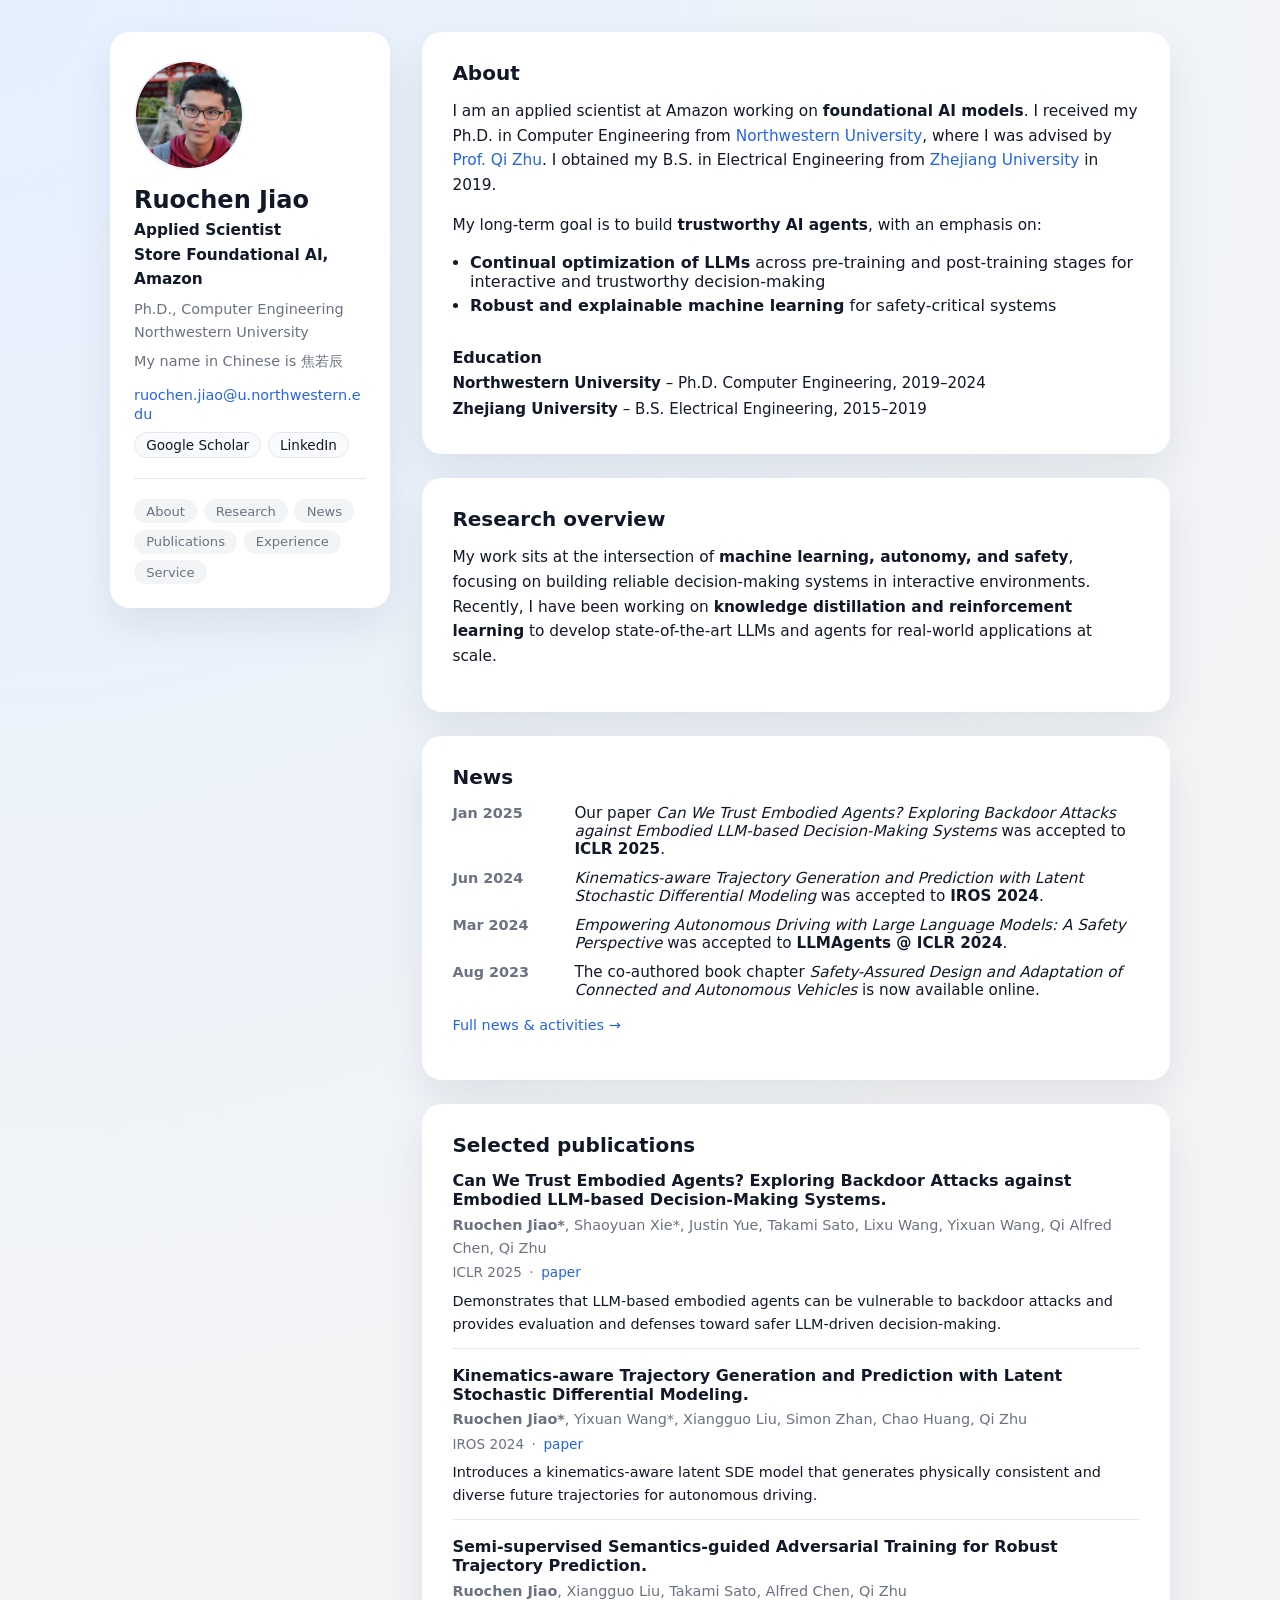
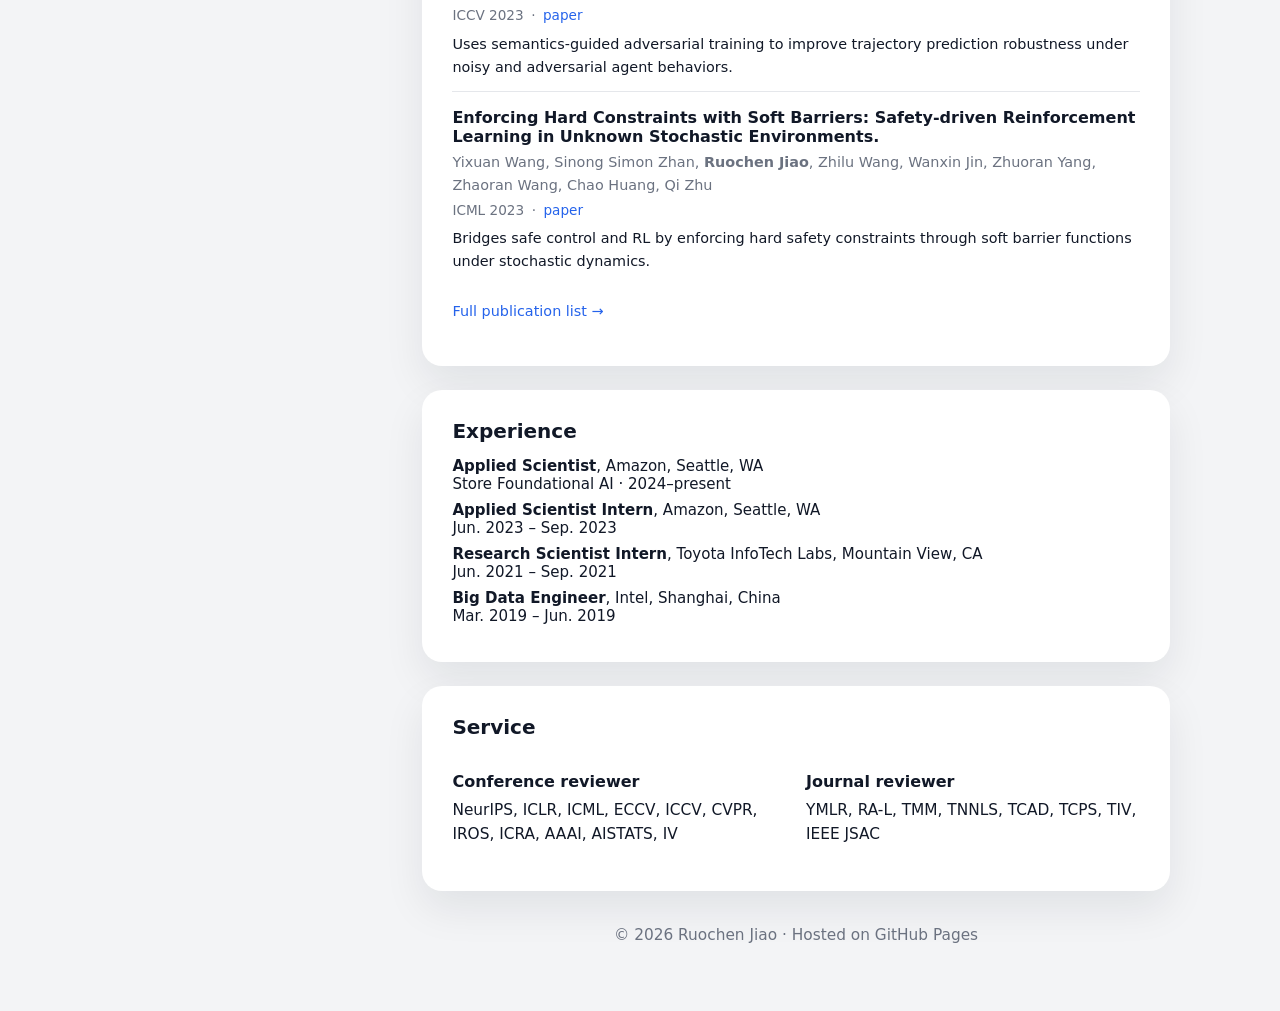
==== index.html @ 5bd6474a "new homepage" ====
<!DOCTYPE html>
<html lang="en">
<head>
  <meta charset="UTF-8">
  <title>Ruochen Jiao | Trustworthy Embodied AI & LLMs</title>
  <meta name="viewport" content="width=device-width, initial-scale=1">
  <meta name="description" content="Ruochen Jiao">
  <style>
    :root {
      --bg: #f3f4f6;
      --card-bg: #ffffff;
      --accent: #2563eb;
      --accent-soft: rgba(37, 99, 235, 0.08);
      --border-subtle: #e5e7eb;
      --text-main: #111827;
      --text-muted: #6b7280;
      --shadow-soft: 0 18px 40px rgba(15, 23, 42, 0.08);
      --radius-lg: 1.25rem;
    }

    *, *::before, *::after { box-sizing: border-box; }

    html { scroll-behavior: smooth; }

    body {
      margin: 0;
      padding: 0;
      font-family: -apple-system, BlinkMacSystemFont, "Segoe UI", system-ui,
        -system-ui, "Helvetica Neue", Arial, sans-serif;
      color: var(--text-main);
      background: radial-gradient(circle at top left, #e5f0ff 0, transparent 50%),
                  var(--bg);
    }

    .page {
      max-width: 1100px;
      margin: 0 auto;
      padding: 2rem 1.25rem 3rem;
      display: grid;
      grid-template-columns: 280px minmax(0, 1fr);
      gap: 2rem;
      align-items: flex-start;
    }

    .sidebar {
      position: sticky;
      top: 1.5rem;
      align-self: flex-start;
      background: var(--card-bg);
      border-radius: var(--radius-lg);
      padding: 1.75rem 1.5rem 1.5rem;
      box-shadow: var(--shadow-soft);
    }

    .content {
      display: flex;
      flex-direction: column;
      gap: 1.5rem;
    }

    .profile { text-align: left; }

    .avatar-wrapper {
      width: 110px;
      height: 110px;
      border-radius: 999px;
      overflow: hidden;
      margin-bottom: 1rem;
      border: 2px solid var(--accent-soft);
    }

    .avatar {
      width: 100%;
      height: 100%;
      object-fit: cover;
      display: block;
    }

    .name {
      font-size: 1.5rem;
      margin: 0 0 0.25rem;
    }

    .title {
      margin: 0 0 0.4rem;
      font-weight: 600;
      color: var(--text-main);
    }

    .meta {
      margin: 0 0 0.35rem;
      font-size: 0.9rem;
      color: var(--text-muted);
    }

    .zh {
      font-family: "SF Pro", system-ui, -apple-system, "PingFang SC", sans-serif;
    }

    .contact-block {
      margin-top: 0.75rem;
      margin-bottom: 0.25rem;
    }

    .contact-block a {
      font-size: 0.9rem;
      color: var(--accent);
      text-decoration: none;
      word-break: break-all;
    }

    .contact-block a:hover { text-decoration: underline; }

    .link-row {
      display: flex;
      flex-wrap: wrap;
      gap: 0.4rem;
      margin-top: 0.6rem;
      margin-bottom: 0.5rem;
    }

    .link-row a {
      font-size: 0.85rem;
      padding: 0.25rem 0.7rem;
      border-radius: 999px;
      border: 1px solid var(--border-subtle);
      text-decoration: none;
      color: var(--text-main);
      background: #f9fafb;
    }

    .link-row a:hover {
      border-color: var(--accent);
      color: var(--accent);
    }

    .nav-links {
      margin-top: 1.25rem;
      padding-top: 1.25rem;
      border-top: 1px solid var(--border-subtle);
      display: flex;
      flex-wrap: wrap;
      gap: 0.4rem;
    }

    .nav-links a {
      font-size: 0.82rem;
      padding: 0.22rem 0.7rem;
      border-radius: 999px;
      border: 1px solid transparent;
      text-decoration: none;
      color: var(--text-muted);
      background: #f3f4f6;
    }

    .nav-links a:hover {
      color: var(--accent);
      border-color: var(--accent-soft);
      background: #eff6ff;
    }

    .card {
      background: var(--card-bg);
      border-radius: var(--radius-lg);
      padding: 1.8rem 1.9rem;
      box-shadow: var(--shadow-soft);
    }

    .card h2 {
      margin-top: 0;
      margin-bottom: 0.9rem;
      font-size: 1.25rem;
    }

    .card h3 {
      margin-top: 1.1rem;
      margin-bottom: 0.4rem;
      font-size: 1rem;
    }

    p {
      margin-top: 0;
      line-height: 1.6;
      font-size: 0.96rem;
    }

    a { color: var(--accent); text-decoration: none; }
    a:hover { text-decoration: underline; }

    .nice-list {
      padding-left: 1.1rem;
      margin: 0.6rem 0 0;
    }

    .nice-list li { margin-bottom: 0.3rem; }

    .compact-list {
      list-style: none;
      padding-left: 0;
      margin: 0;
    }

    .compact-list li {
      margin-bottom: 0.5rem;
      font-size: 0.94rem;
    }

    .two-col {
      display: grid;
      grid-template-columns: repeat(auto-fit, minmax(230px, 1fr));
      gap: 1.25rem;
      margin-top: 1rem;
    }

    .timeline {
      list-style: none;
      padding-left: 0;
      margin: 0.5rem 0 0;
      display: flex;
      flex-direction: column;
      gap: 0.7rem;
    }

    .timeline li {
      display: grid;
      grid-template-columns: 110px minmax(0, 1fr);
      gap: 0.75rem;
      align-items: baseline;
      font-size: 0.95rem;
    }

    .time-label {
      font-weight: 600;
      color: var(--text-muted);
      font-size: 0.9rem;
    }

    .more-link {
      margin-top: 0.9rem;
      font-size: 0.9rem;
    }

    .pub {
      padding: 0.75rem 0;
      border-top: 1px solid var(--border-subtle);
    }

    .pub:first-of-type {
      border-top: none;
      padding-top: 0;
    }

    .pub h3 {
      margin-top: 0.3rem;
      margin-bottom: 0.3rem;
      font-size: 1rem;
    }

    .pub-authors {
      margin: 0.1rem 0;
      font-size: 0.9rem;
      color: var(--text-muted);
    }

    .pub-meta {
      margin: 0.15rem 0 0.35rem;
      font-size: 0.85rem;
      color: var(--text-muted);
    }

    .pub-meta span { margin-right: 0.2rem; }

    .pub-desc {
      margin: 0;
      font-size: 0.9rem;
    }

    .footer {
      text-align: center;
      font-size: 0.8rem;
      color: var(--text-muted);
      margin-top: 0.5rem;
    }

    @media (max-width: 900px) {
      .page {
        grid-template-columns: 1fr;
        padding-top: 1.5rem;
      }

      .sidebar {
        position: static;
        box-shadow: 0 10px 25px rgba(15, 23, 42, 0.08);
      }
    }

    @media (max-width: 600px) {
      .card {
        padding: 1.4rem 1.3rem;
        border-radius: 1rem;
      }

      .timeline li {
        grid-template-columns: 90px minmax(0, 1fr);
      }

      .avatar-wrapper {
        width: 90px;
        height: 90px;
      }

      .name { font-size: 1.35rem; }
    }
  </style>
</head>
<body>
  <div class="page">
    <aside class="sidebar">
      <div class="profile">
        <div class="avatar-wrapper">
          <!-- Replace with your actual photo path if different -->
          <img src="pic/RJ_1.jpg" alt="Ruochen Jiao" class="avatar">
        </div>
        <h1 class="name">Ruochen Jiao</h1>
        <p class="title">Applied Scientist<br>Store Foundational AI, Amazon</p>
        <p class="meta">Ph.D., Computer Engineering<br>Northwestern University</p>
        <p class="meta">My name in Chinese is <span class="zh">焦若辰</span></p>

        <div class="contact-block">
          <a href="mailto:ruochen.jiao@u.northwestern.edu">ruochen.jiao@u.northwestern.edu</a>
        </div>

        <div class="link-row">
          <a href="https://scholar.google.com/citations?user=czdJjekAAAAJ&hl=en&oi=ao" target="_blank" rel="noopener">Google Scholar</a>
          <a href="https://www.linkedin.com/in/ruochen-jiao-781512161/" target="_blank" rel="noopener">LinkedIn</a>
        </div>
      </div>

      <nav class="nav-links">
        <a href="#about">About</a>
        <a href="#research">Research</a>
        <a href="#news">News</a>
        <a href="#publications">Publications</a>
        <a href="#experience">Experience</a>
        <a href="#service">Service</a>
      </nav>
    </aside>

    <main class="content">
      <section id="about" class="card">
        <h2>About</h2>
        <p>
          I am an applied scientist at Amazon working on <strong>foundational AI models</strong>.
          I received my Ph.D. in Computer Engineering from
          <a href="https://www.northwestern.edu" target="_blank" rel="noopener">Northwestern University</a>,
          where I was advised by
          <a href="https://www.mccormick.northwestern.edu/electrical-computer/faculty/profiles/zhu-qi.html" target="_blank" rel="noopener">Prof. Qi Zhu</a>.
          I obtained my B.S. in Electrical Engineering from
          <a href="https://www.zju.edu.cn" target="_blank" rel="noopener">Zhejiang University</a> in 2019.
        </p>
        <p>
          My long-term goal is to build <strong>trustworthy AI agents</strong>, with an emphasis on:
        </p>
        <ul class="nice-list">
          <li><strong>Continual optimization of LLMs</strong> across pre-training and post-training stages for interactive and trustworthy decision-making</li>
          <li><strong>Robust and explainable machine learning</strong> for safety-critical systems</li>
        </ul>

        <div class="two-col">
          <div>
            <h3>Education</h3>
            <ul class="compact-list">
              <li><strong>Northwestern University</strong> – Ph.D. Computer Engineering, 2019–2024</li>
              <li><strong>Zhejiang University</strong> – B.S. Electrical Engineering, 2015–2019</li>
            </ul>
          </div>
        </div>
      </section>

      <section id="research" class="card">
        <h2>Research overview</h2>
        <p>
          My work sits at the intersection of <strong>machine learning, autonomy, and safety</strong>,
        focusing on building reliable decision-making systems in interactive environments.
        Recently, I have been working on
        <strong>knowledge distillation and reinforcement learning</strong>
        to develop state-of-the-art LLMs and agents for real-world applications at scale.
          <!--  I study both the <em>capabilities</em> and the <em>failure modes</em> of learning-enabled systems,
          with current projects spanning: -->
         
        </p>

        <!--  
        <ul class="nice-list">
          <li>
            <strong>Trustworthy embodied agents:</strong>
            backdoor and robustness analysis of LLM-based agents in simulated environments.
          </li>
          <li>
            <strong>Safe decision-making with LLMs:</strong>
            leveraging LLMs for planning and control in autonomous driving while preserving safety guarantees.
          </li>
          <li>
            <strong>Trajectory prediction and generation:</strong>
            kinematics-aware generative models and adversarially robust predictors for interactive traffic scenarios.
          </li>
          <li>
            <strong>Safety-driven reinforcement learning:</strong>
            integrating control-theoretic constraints (e.g., barriers) into RL for unknown stochastic environments.
          </li>
        </ul>
         -->
      </section>

      <section id="news" class="card">
        <h2>News</h2>
        <ul class="timeline">
          <li>
            <span class="time-label">Jan 2025</span>
            <div>
              Our paper
              <em>Can We Trust Embodied Agents? Exploring Backdoor Attacks against Embodied LLM-based Decision-Making Systems</em>
              was accepted to <strong>ICLR 2025</strong>.
            </div>
          </li>
          <li>
            <span class="time-label">Jun 2024</span>
            <div>
              <em>Kinematics-aware Trajectory Generation and Prediction with Latent Stochastic Differential Modeling</em>
              was accepted to <strong>IROS 2024</strong>.
            </div>
          </li>
          <li>
            <span class="time-label">Mar 2024</span>
            <div>
              <em>Empowering Autonomous Driving with Large Language Models: A Safety Perspective</em>
              was accepted to <strong>LLMAgents @ ICLR 2024</strong>.
            </div>
          </li>
          <li>
            <span class="time-label">Aug 2023</span>
            <div>
              The co-authored book chapter
              <em>Safety-Assured Design and Adaptation of Connected and Autonomous Vehicles</em> is now available online.
            </div>
          </li>
        </ul>
        <p class="more-link">
          <a href="activities.html">Full news &amp; activities →</a>
        </p>
      </section>

      <section id="publications" class="card">
        <h2>Selected publications</h2>

        <article class="pub">
          <h3>Can We Trust Embodied Agents? Exploring Backdoor Attacks against Embodied LLM-based Decision-Making Systems.</h3>
          <p class="pub-authors">
            <strong>Ruochen Jiao*</strong>, Shaoyuan Xie*, Justin Yue, Takami Sato, Lixu Wang, Yixuan Wang,
            Qi Alfred Chen, Qi Zhu
          </p>
          <p class="pub-meta">
            <span>ICLR 2025</span>
            <span>·</span>
            <a href="https://arxiv.org/abs/" target="_blank" rel="noopener">paper</a>
          </p>
          <p class="pub-desc">
            Demonstrates that LLM-based embodied agents can be vulnerable to backdoor attacks and provides
            evaluation and defenses toward safer LLM-driven decision-making.
          </p>
        </article>

        <article class="pub">
          <h3>Kinematics-aware Trajectory Generation and Prediction with Latent Stochastic Differential Modeling.</h3>
          <p class="pub-authors">
            <strong>Ruochen Jiao*</strong>, Yixuan Wang*, Xiangguo Liu, Simon Zhan, Chao Huang, Qi Zhu
          </p>
          <p class="pub-meta">
            <span>IROS 2024</span>
            <span>·</span>
            <a href="https://arxiv.org/abs/" target="_blank" rel="noopener">paper</a>
          </p>
          <p class="pub-desc">
            Introduces a kinematics-aware latent SDE model that generates physically consistent and diverse
            future trajectories for autonomous driving.
          </p>
        </article>

        <article class="pub">
          <h3>Semi-supervised Semantics-guided Adversarial Training for Robust Trajectory Prediction.</h3>
          <p class="pub-authors">
            <strong>Ruochen Jiao</strong>, Xiangguo Liu, Takami Sato, Alfred Chen, Qi Zhu
          </p>
          <p class="pub-meta">
            <span>ICCV 2023</span>
            <span>·</span>
            <a href="https://arxiv.org/abs/" target="_blank" rel="noopener">paper</a>
          </p>
          <p class="pub-desc">
            Uses semantics-guided adversarial training to improve trajectory prediction robustness under noisy
            and adversarial agent behaviors.
          </p>
        </article>

        <article class="pub">
          <h3>Enforcing Hard Constraints with Soft Barriers: Safety-driven Reinforcement Learning in Unknown Stochastic Environments.</h3>
          <p class="pub-authors">
            Yixuan Wang, Sinong Simon Zhan, <strong>Ruochen Jiao</strong>, Zhilu Wang, Wanxin Jin,
            Zhuoran Yang, Zhaoran Wang, Chao Huang, Qi Zhu
          </p>
          <p class="pub-meta">
            <span>ICML 2023</span>
            <span>·</span>
            <a href="https://arxiv.org/abs/" target="_blank" rel="noopener">paper</a>
          </p>
          <p class="pub-desc">
            Bridges safe control and RL by enforcing hard safety constraints through soft barrier functions
            under stochastic dynamics.
          </p>
        </article>

        <p class="more-link">
          <a href="publications.html">Full publication list →</a>
        </p>
      </section>

      <section id="experience" class="card">
        <h2>Experience</h2>
        <ul class="compact-list">
          <li>
            <strong>Applied Scientist</strong>, Amazon, Seattle, WA<br>
            Store Foundational AI · 2024–present
          </li>
          <li>
            <strong>Applied Scientist Intern</strong>, Amazon, Seattle, WA<br>
            Jun. 2023 – Sep. 2023 
          </li>
          <li>
            <strong>Research Scientist Intern</strong>, Toyota InfoTech Labs, Mountain View, CA<br>
            Jun. 2021 – Sep. 2021 
          </li>
          <li>
            <strong>Big Data Engineer</strong>, Intel, Shanghai, China<br>
            Mar. 2019 – Jun. 2019
          </li>
        </ul>
      </section>

      <section id="service" class="card">
        <h2>Service</h2>
        <div class="two-col">
          <div>
            <h3>Conference reviewer</h3>
            <p> NeurIPS, ICLR, ICML, ECCV, ICCV, CVPR, IROS, ICRA, AAAI, AISTATS, IV</p>
          </div>
          <div>
            <h3>Journal reviewer</h3>
            <p>YMLR, RA-L, TMM, TNNLS, TCAD, TCPS, TIV, IEEE JSAC</p>
          </div>
        </div>
      </section>

      <footer class="footer">
        <p>© <span id="year"></span> Ruochen Jiao · Hosted on GitHub Pages</p>
      </footer>
    </main>
  </div>

  <script>
    document.getElementById('year').textContent = new Date().getFullYear();
  </script>
</body>
</html>
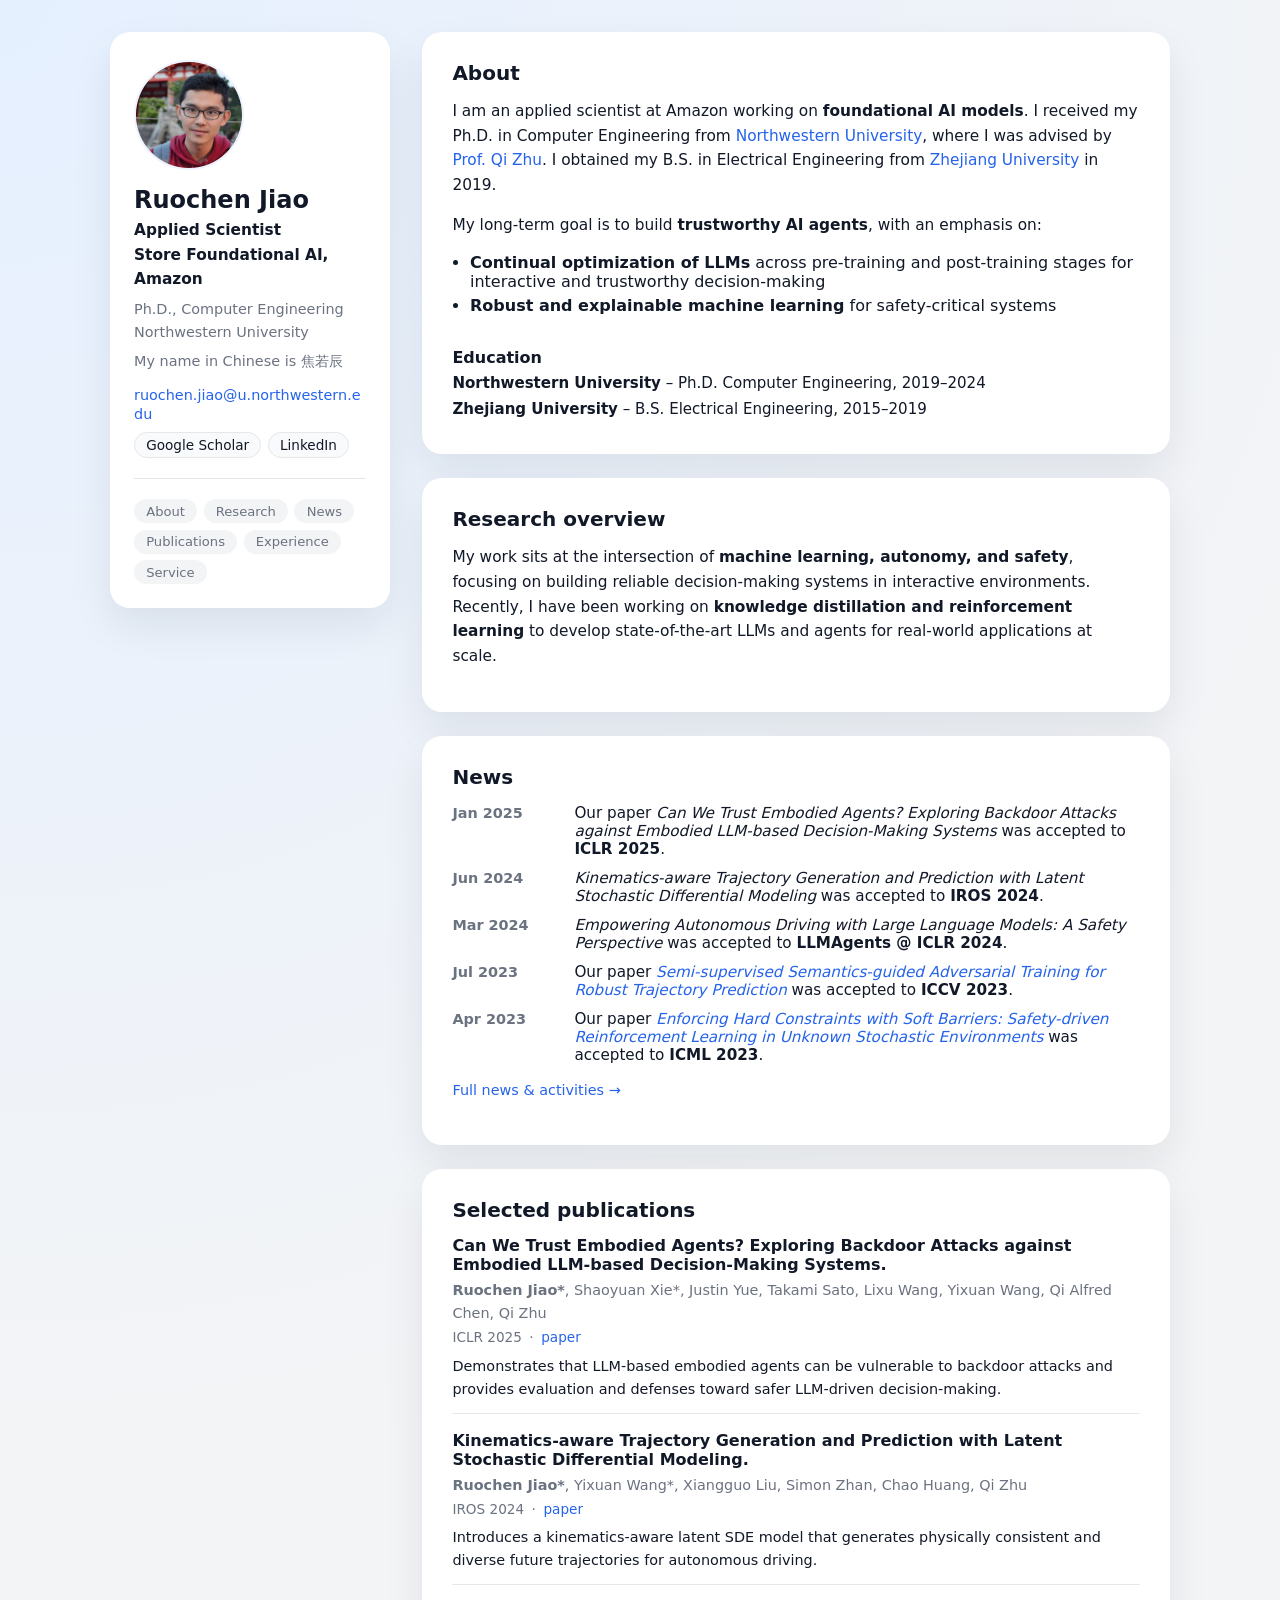
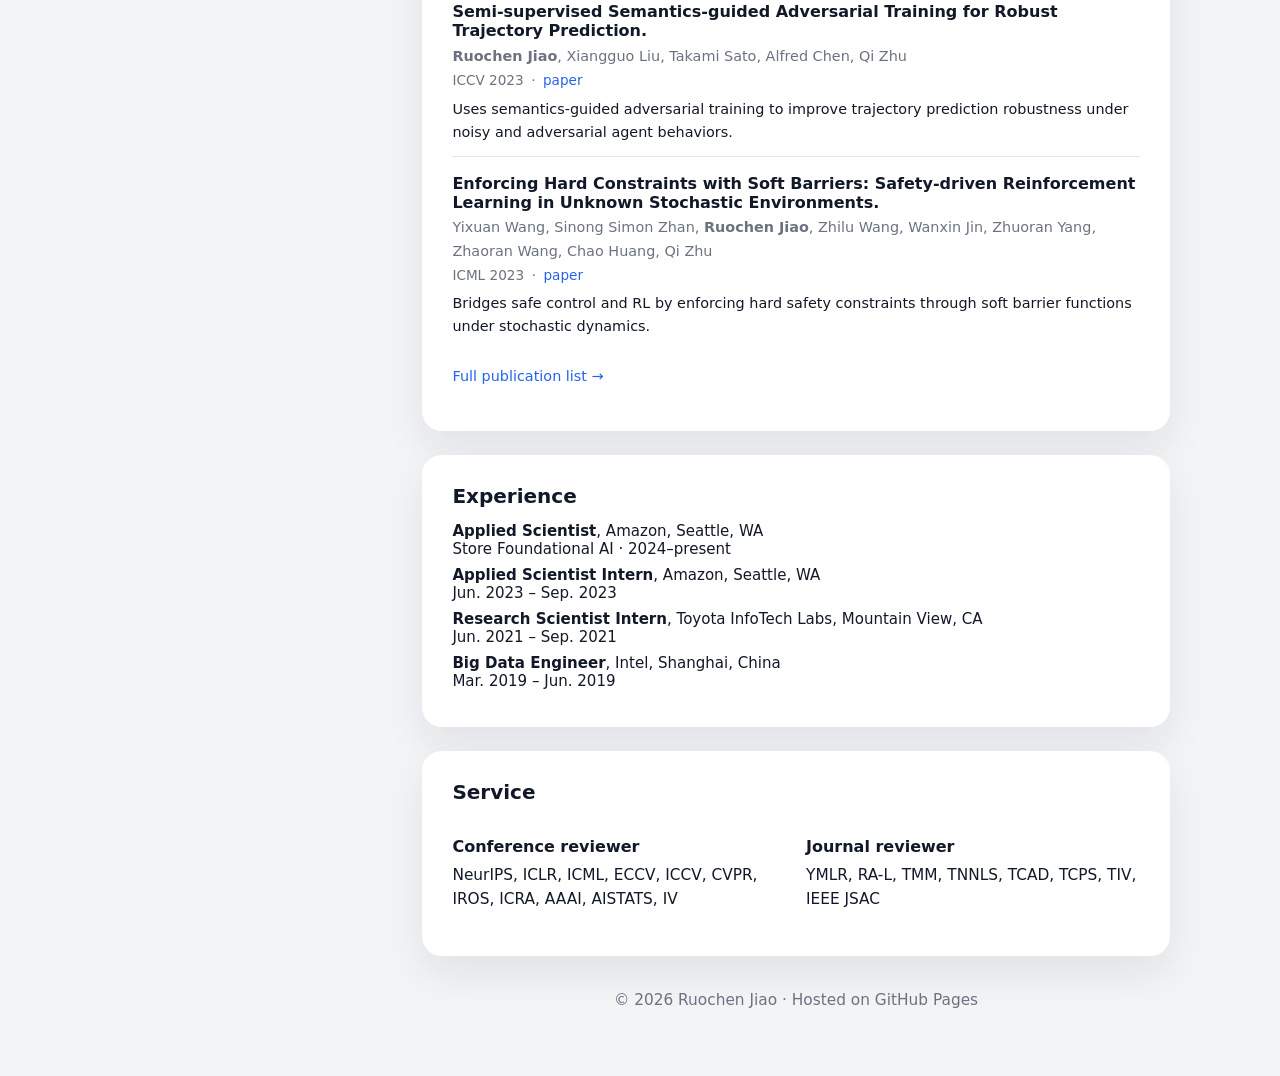
==== commit 8ae10a64: "Update index.html" ====
--- a/index.html
+++ b/index.html
@@ -437,13 +437,26 @@
               was accepted to <strong>LLMAgents @ ICLR 2024</strong>.
             </div>
           </li>
-          <li>
-            <span class="time-label">Aug 2023</span>
-            <div>
-              The co-authored book chapter
-              <em>Safety-Assured Design and Adaptation of Connected and Autonomous Vehicles</em> is now available online.
-            </div>
-          </li>
+         <li>
+          <span class="time-label">Jul 2023</span>
+          <div>
+            Our paper
+            <a href="https://arxiv.org/pdf/2205.14230.pdf" target="_blank" rel="noopener">
+              <em>Semi-supervised Semantics-guided Adversarial Training for Robust Trajectory Prediction</em>
+            </a>
+            was accepted to <strong>ICCV 2023</strong>.
+          </div>
+        </li>
+        <li>
+          <span class="time-label">Apr 2023</span>
+          <div>
+            Our paper
+            <a href="https://arxiv.org/pdf/2209.15090.pdf" target="_blank" rel="noopener">
+              <em>Enforcing Hard Constraints with Soft Barriers: Safety-driven Reinforcement Learning in Unknown Stochastic Environments</em>
+            </a>
+            was accepted to <strong>ICML 2023</strong>.
+          </div>
+        </li>
         </ul>
         <p class="more-link">
           <a href="activities.html">Full news &amp; activities →</a>
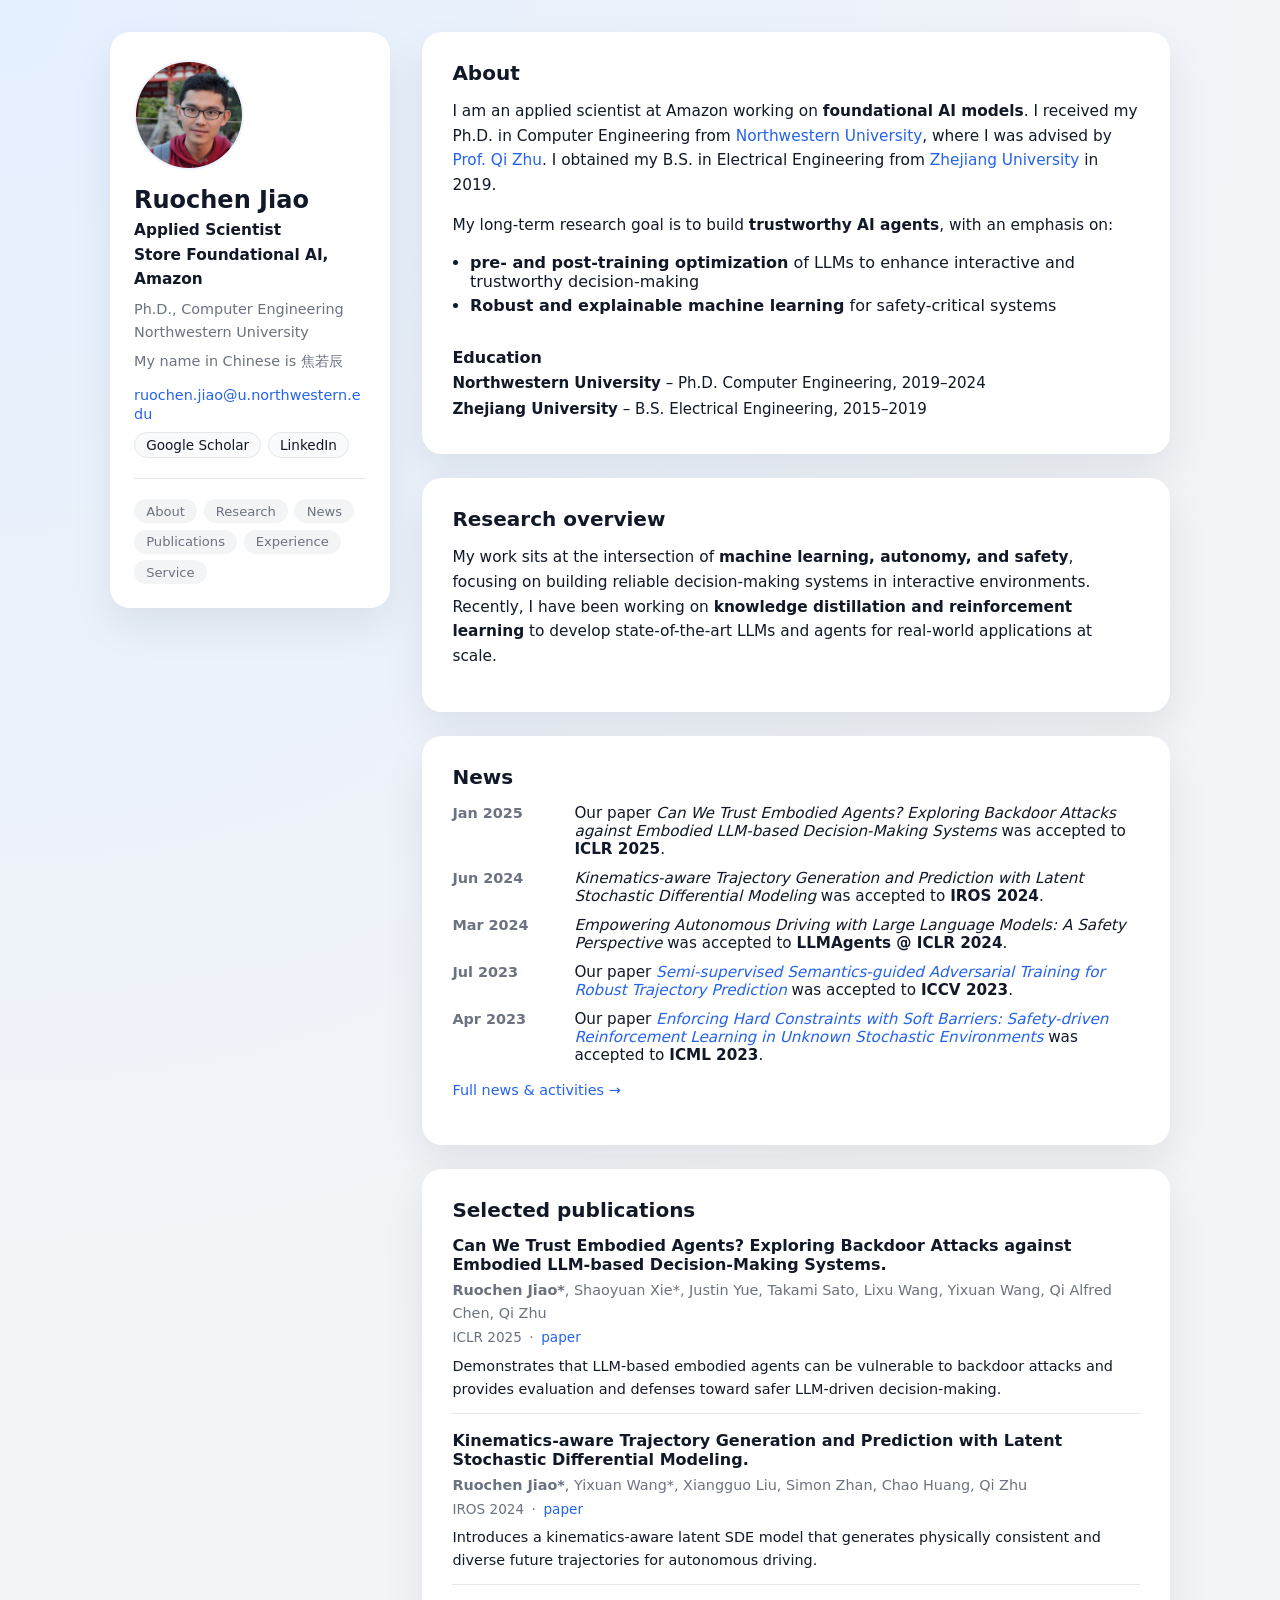
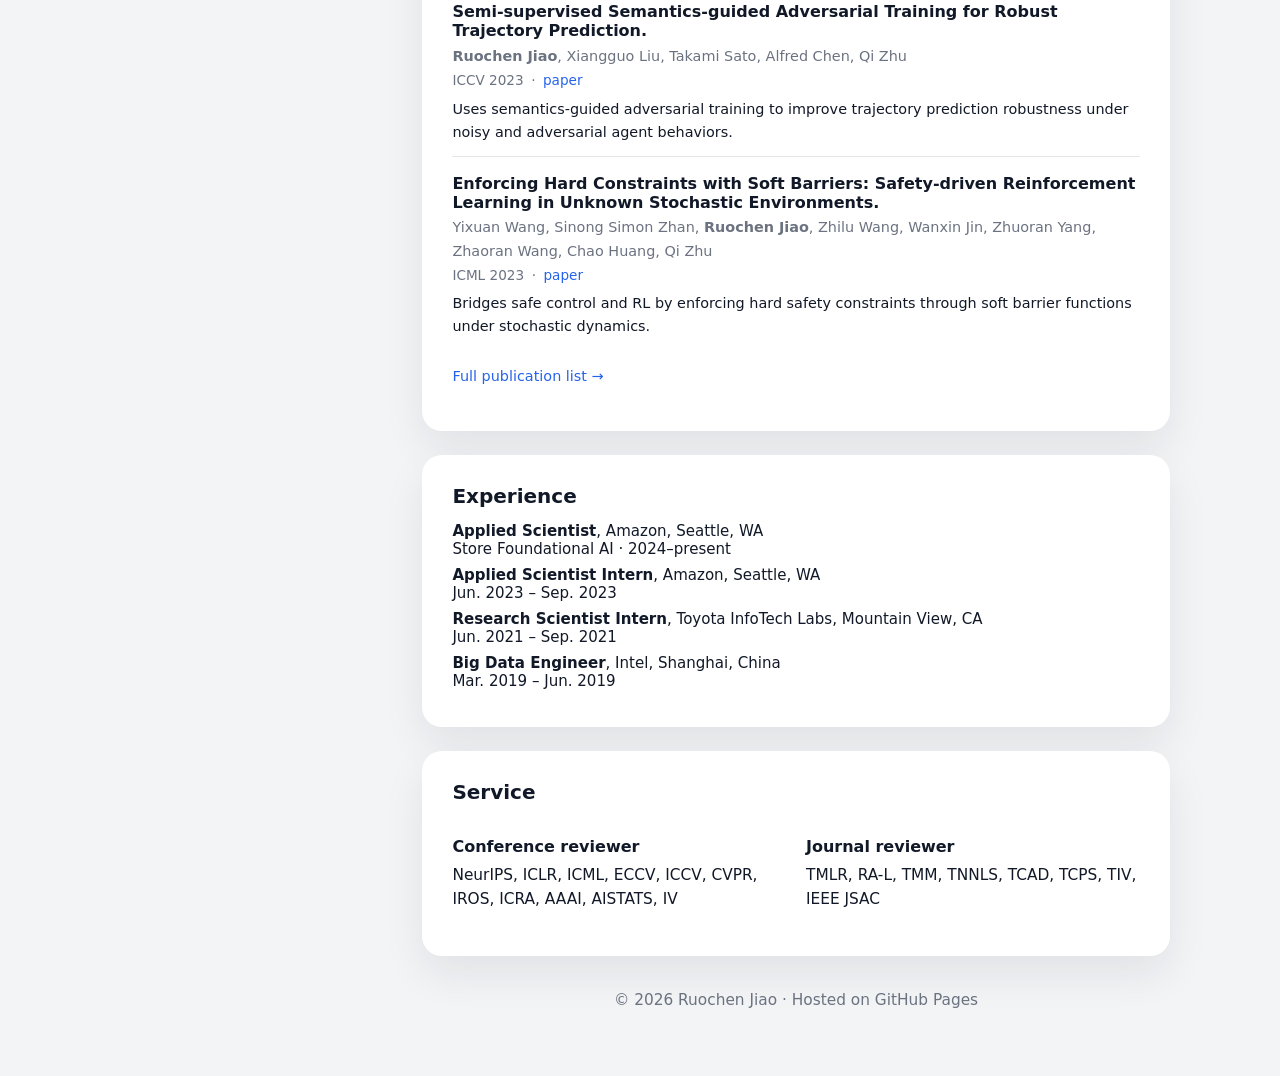
==== commit a4d09cfc: "Update index.html" ====
--- a/index.html
+++ b/index.html
@@ -359,10 +359,10 @@
           <a href="https://www.zju.edu.cn" target="_blank" rel="noopener">Zhejiang University</a> in 2019.
         </p>
         <p>
-          My long-term goal is to build <strong>trustworthy AI agents</strong>, with an emphasis on:
+          My long-term research goal is to build <strong>trustworthy AI agents</strong>, with an emphasis on:
         </p>
         <ul class="nice-list">
-          <li><strong>Continual optimization of LLMs</strong> across pre-training and post-training stages for interactive and trustworthy decision-making</li>
+          <li><strong>pre- and post-training optimization</strong> of LLMs to enhance interactive and trustworthy decision-making</li>
           <li><strong>Robust and explainable machine learning</strong> for safety-critical systems</li>
         </ul>
 
@@ -568,7 +568,7 @@
           </div>
           <div>
             <h3>Journal reviewer</h3>
-            <p>YMLR, RA-L, TMM, TNNLS, TCAD, TCPS, TIV, IEEE JSAC</p>
+            <p>TMLR, RA-L, TMM, TNNLS, TCAD, TCPS, TIV, IEEE JSAC</p>
           </div>
         </div>
       </section>
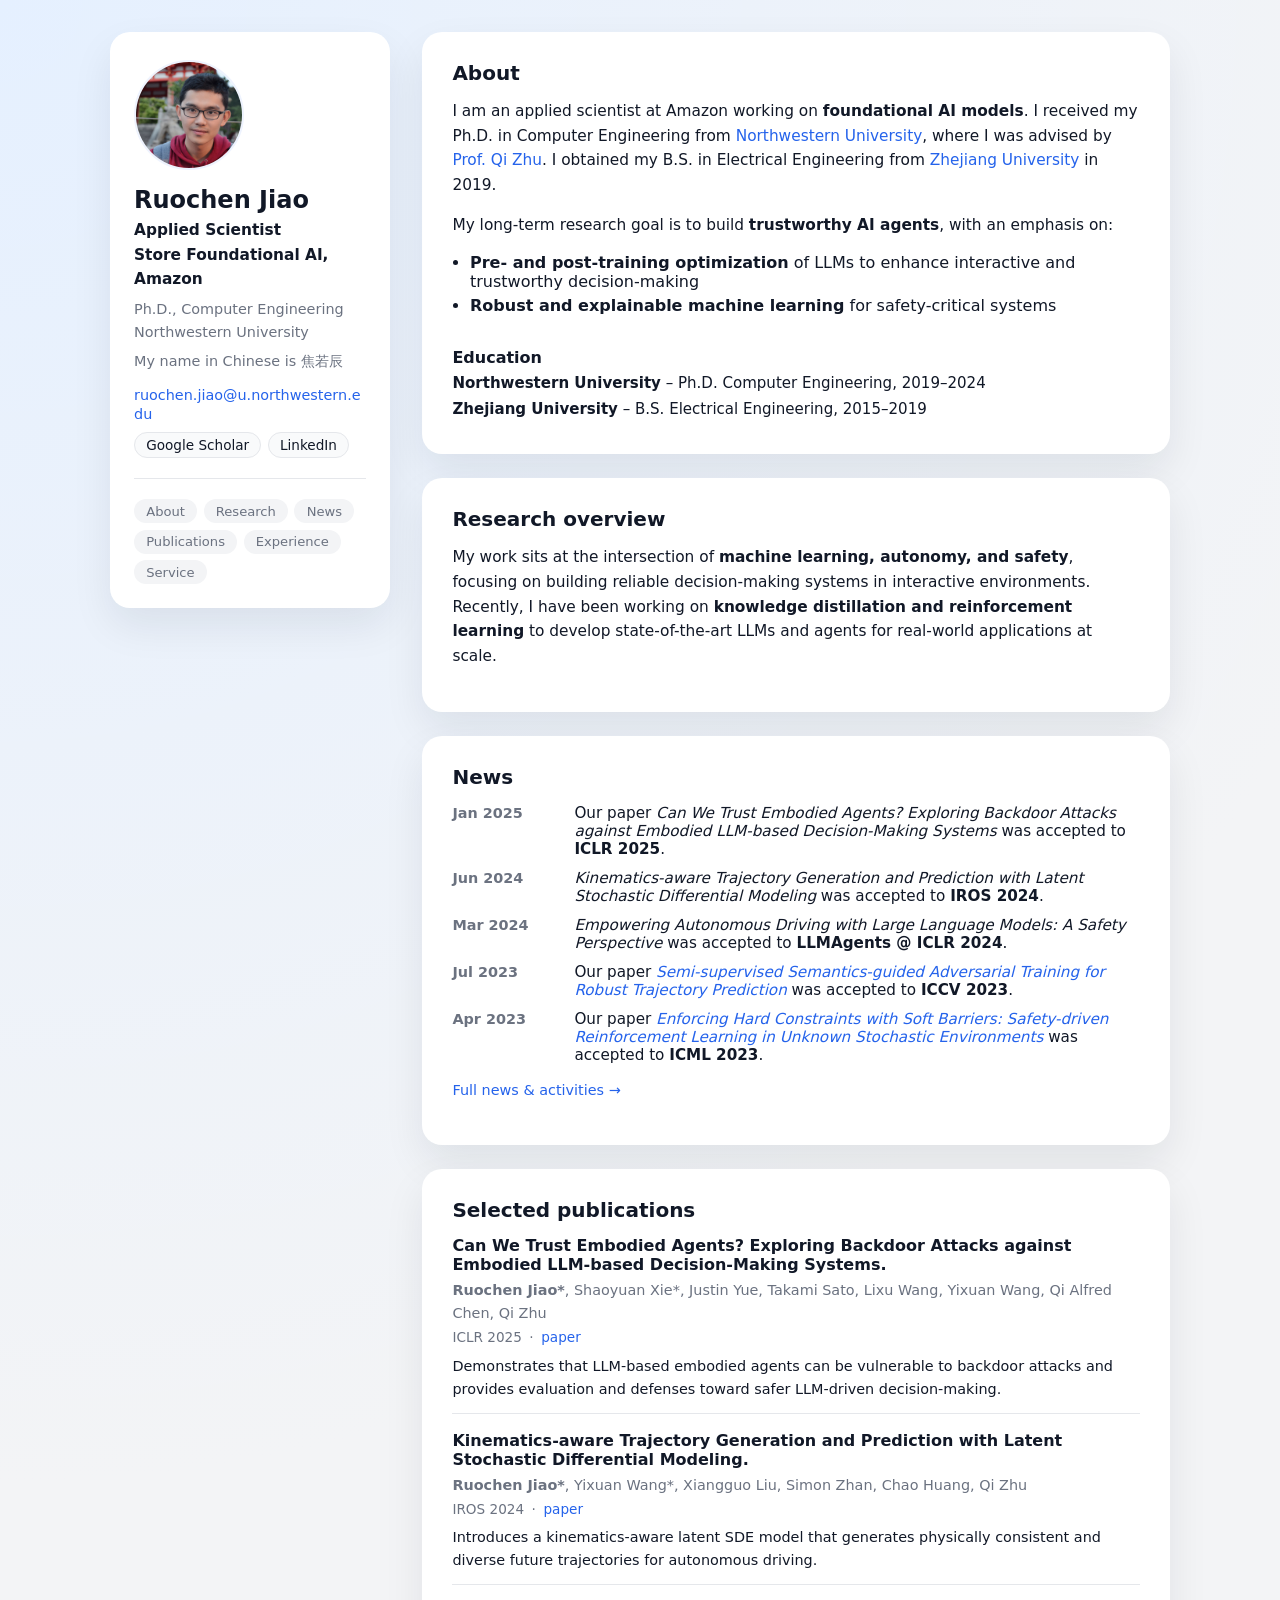
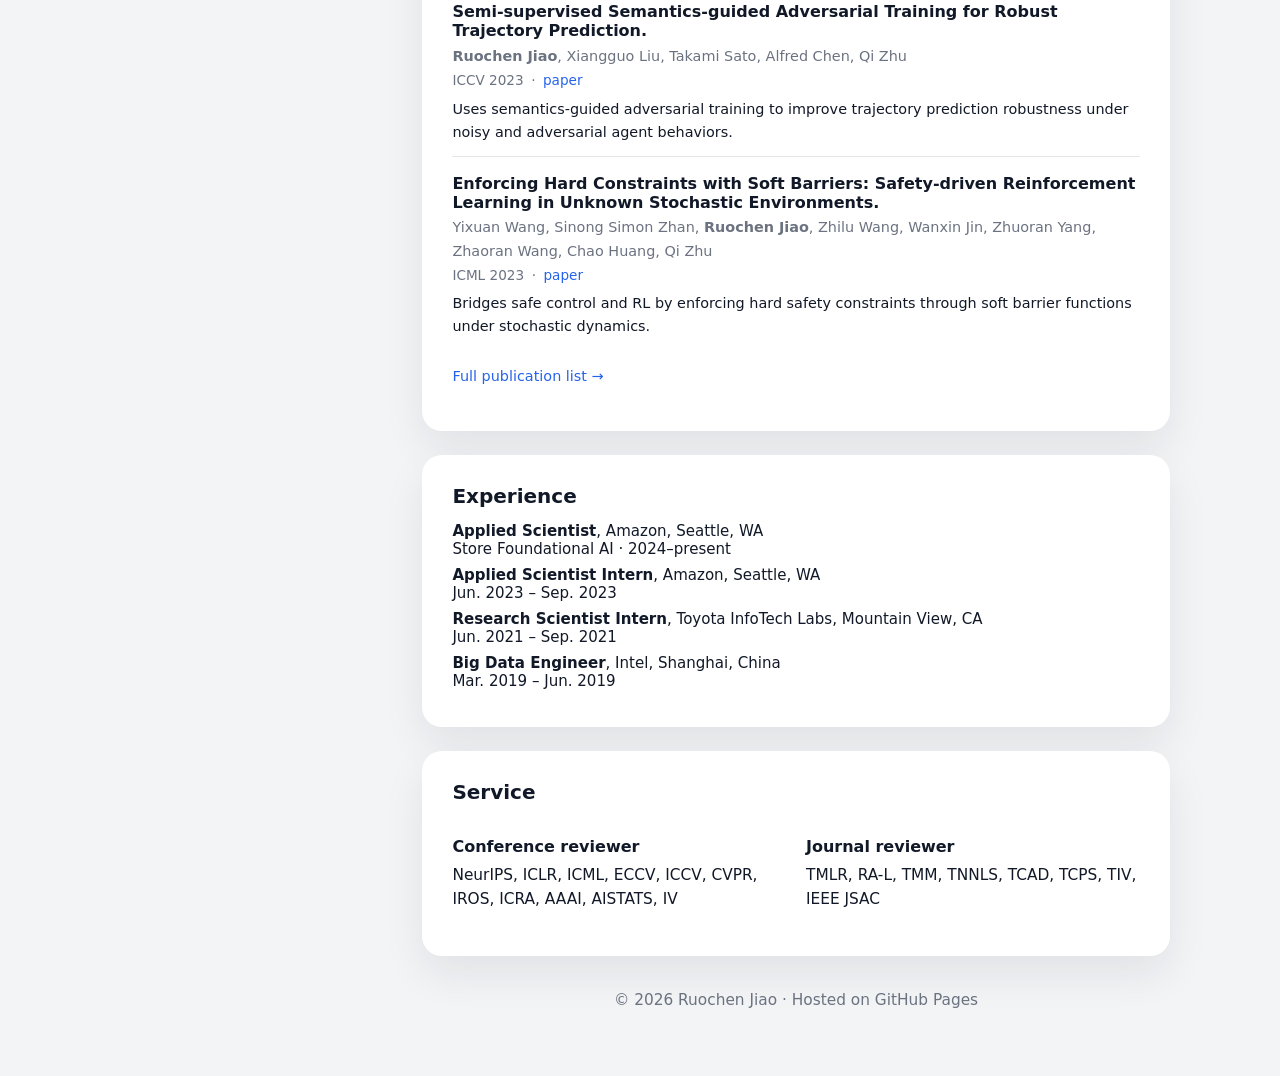
==== commit b37f360b: "Update index.html" ====
--- a/index.html
+++ b/index.html
@@ -354,15 +354,15 @@
           I received my Ph.D. in Computer Engineering from
           <a href="https://www.northwestern.edu" target="_blank" rel="noopener">Northwestern University</a>,
           where I was advised by
-          <a href="https://www.mccormick.northwestern.edu/electrical-computer/faculty/profiles/zhu-qi.html" target="_blank" rel="noopener">Prof. Qi Zhu</a>.
+          <a href="https://www.mccormick.northwestern.edu/research-faculty/directory/profiles/zhu-qi.html" target="_blank" rel="noopener">Prof. Qi Zhu</a>.
           I obtained my B.S. in Electrical Engineering from
-          <a href="https://www.zju.edu.cn" target="_blank" rel="noopener">Zhejiang University</a> in 2019.
+          <a href=https://www.zju.edu.cn/english/" target="_blank" rel="noopener">Zhejiang University</a> in 2019.
         </p>
         <p>
           My long-term research goal is to build <strong>trustworthy AI agents</strong>, with an emphasis on:
         </p>
         <ul class="nice-list">
-          <li><strong>pre- and post-training optimization</strong> of LLMs to enhance interactive and trustworthy decision-making</li>
+          <li><strong>Pre- and post-training optimization</strong> of LLMs to enhance interactive and trustworthy decision-making</li>
           <li><strong>Robust and explainable machine learning</strong> for safety-critical systems</li>
         </ul>
 
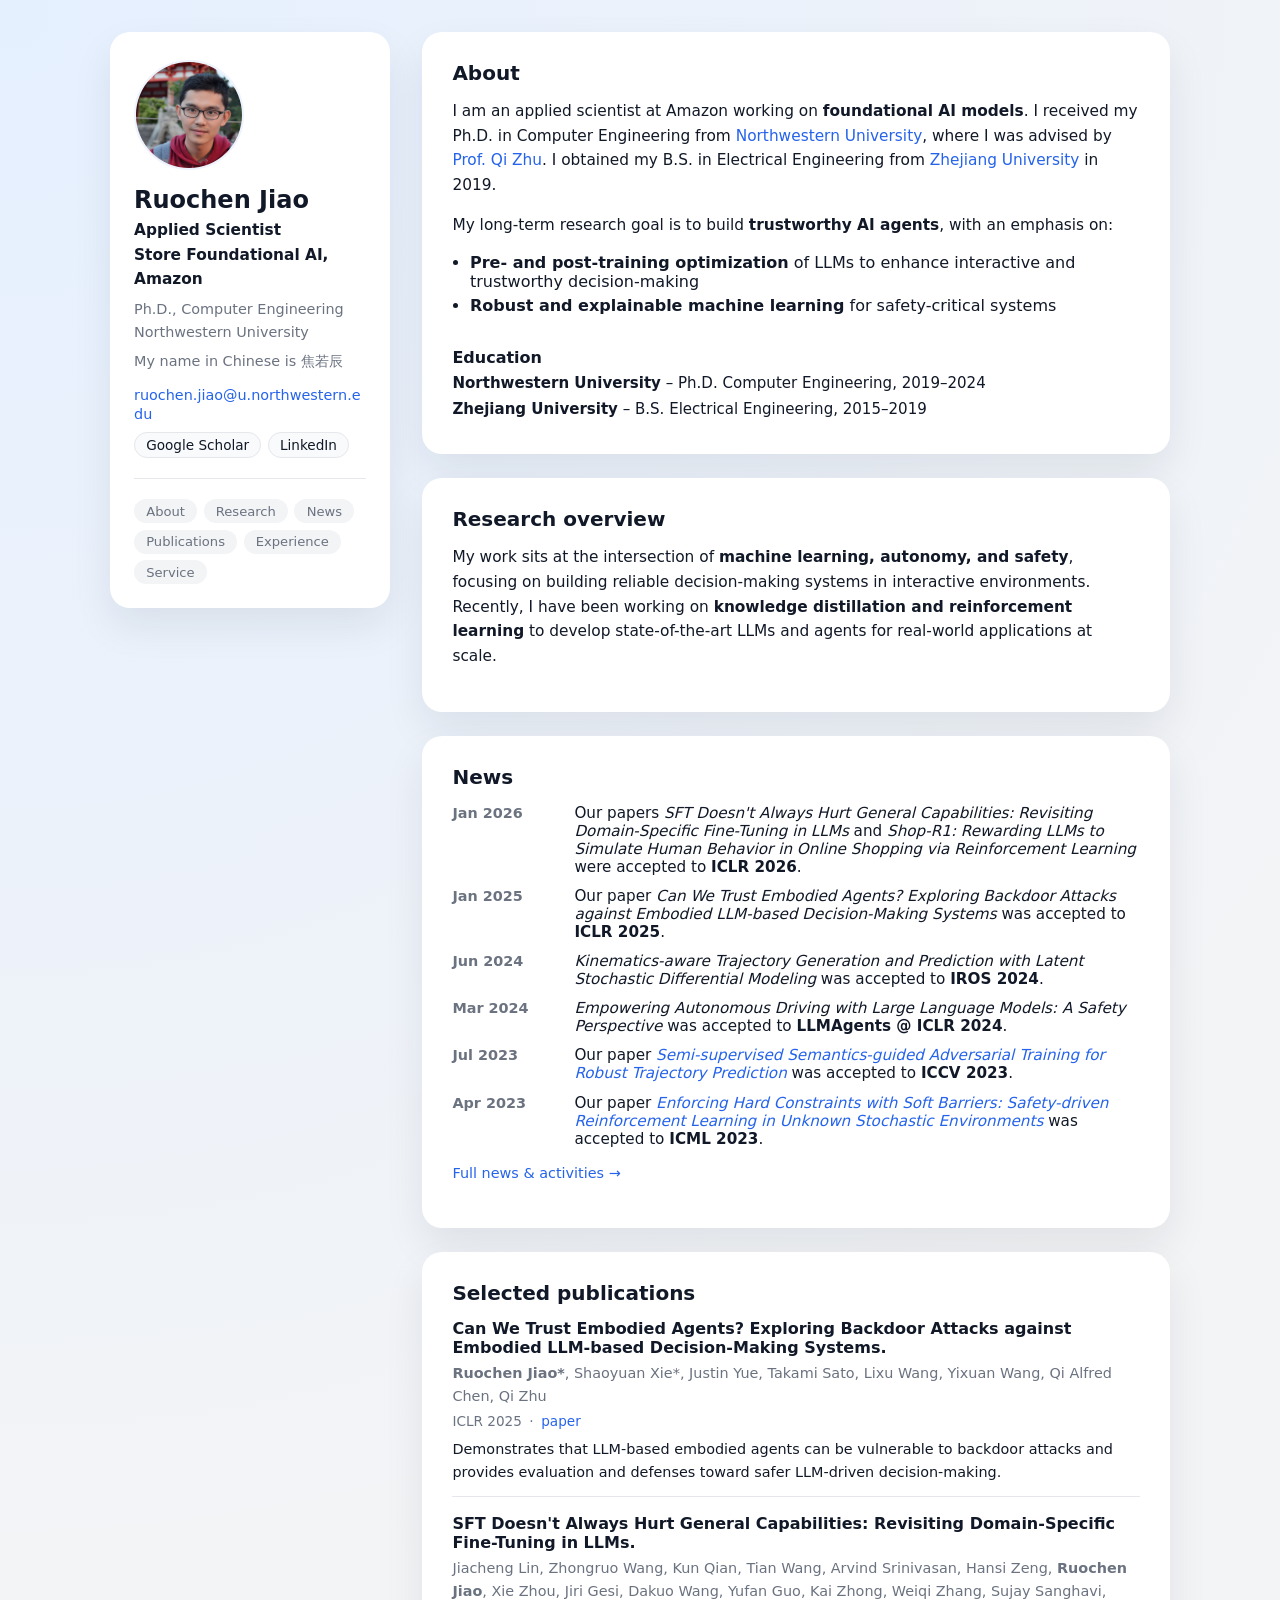
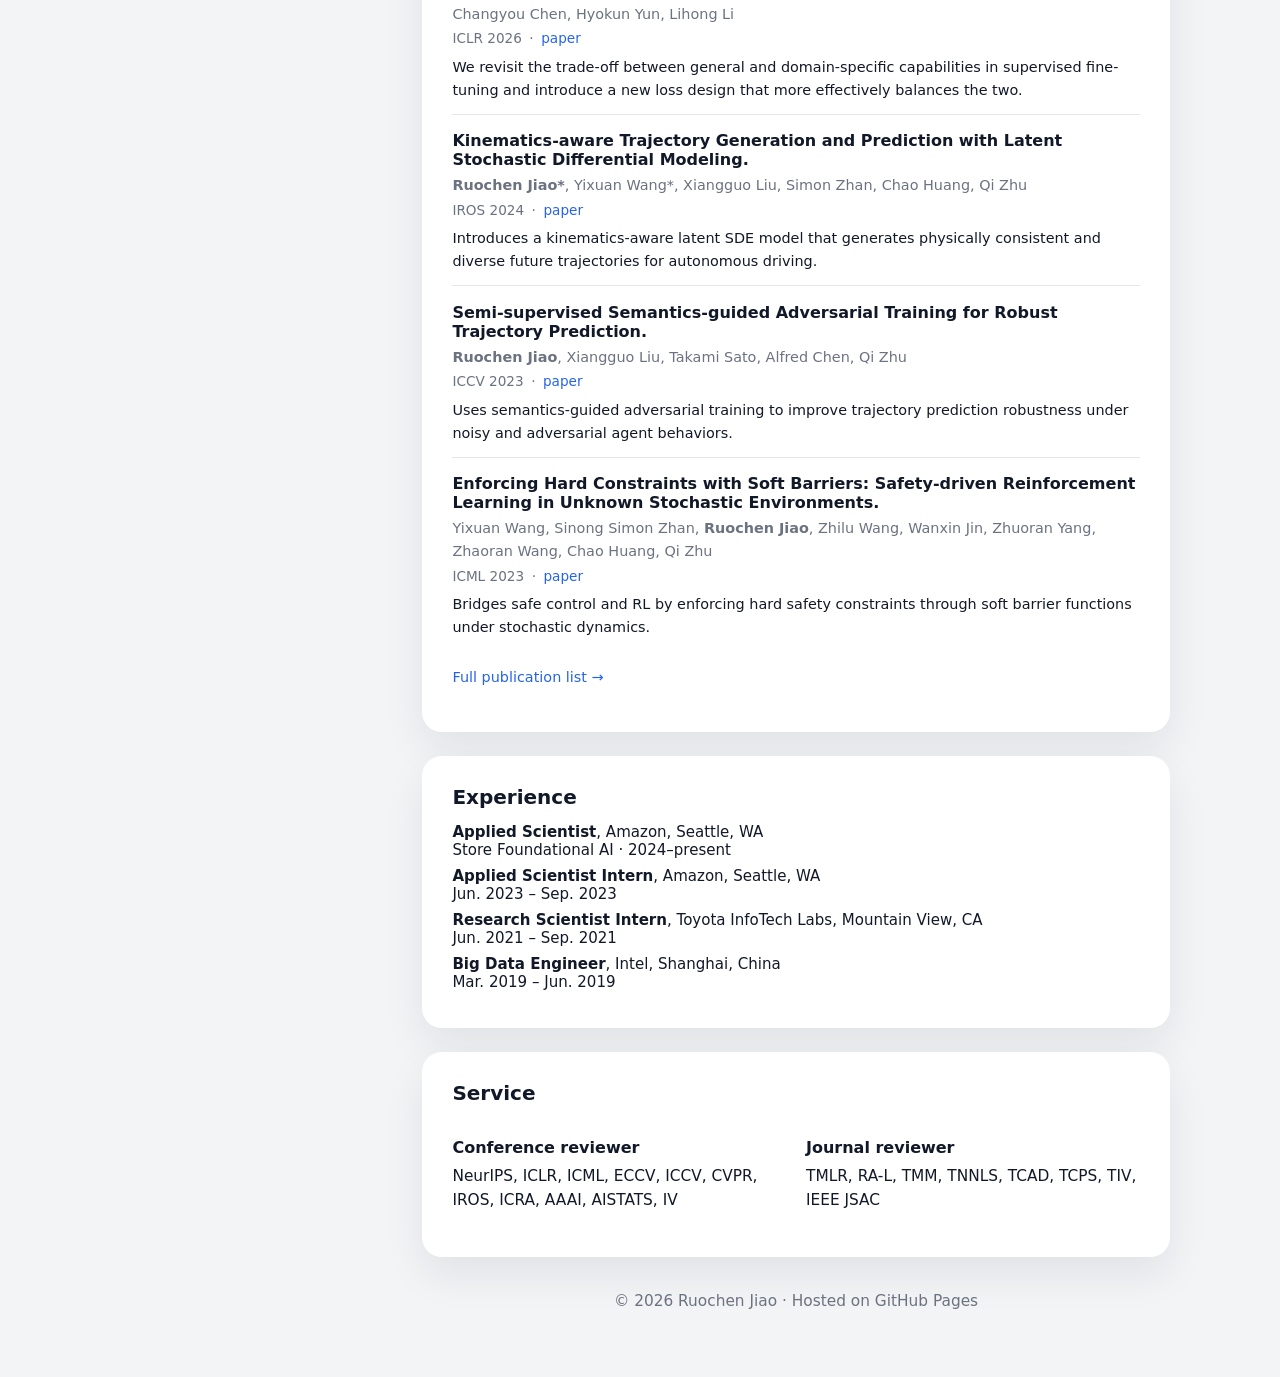
==== commit ff4e85c9: "Update index.html" ====
--- a/index.html
+++ b/index.html
@@ -2,7 +2,7 @@
 <html lang="en">
 <head>
   <meta charset="UTF-8">
-  <title>Ruochen Jiao | Trustworthy Embodied AI & LLMs</title>
+  <title>Ruochen Jiao's Homepage</title>
   <meta name="viewport" content="width=device-width, initial-scale=1">
   <meta name="description" content="Ruochen Jiao">
   <style>
@@ -415,6 +415,14 @@
       <section id="news" class="card">
         <h2>News</h2>
         <ul class="timeline">
+          <li>
+            <span class="time-label">Jan 2026</span>
+            <div>
+              Our papers
+              <em>SFT Doesn't Always Hurt General Capabilities: Revisiting Domain-Specific Fine-Tuning in LLMs</em> and <em>Shop-R1: Rewarding LLMs to Simulate Human Behavior in Online Shopping via Reinforcement Learning</em>
+              were accepted to <strong>ICLR 2026</strong>.
+            </div>
+          </li>
           <li>
             <span class="time-label">Jan 2025</span>
             <div>
@@ -475,11 +483,26 @@
           <p class="pub-meta">
             <span>ICLR 2025</span>
             <span>·</span>
-            <a href="https://arxiv.org/abs/" target="_blank" rel="noopener">paper</a>
+            <a href="https://arxiv.org/abs/2405.20774" target="_blank" rel="noopener">paper</a>
           </p>
           <p class="pub-desc">
             Demonstrates that LLM-based embodied agents can be vulnerable to backdoor attacks and provides
             evaluation and defenses toward safer LLM-driven decision-making.
+          </p>
+        </article>
+
+        <article class="pub">
+          <h3>SFT Doesn't Always Hurt General Capabilities: Revisiting Domain-Specific Fine-Tuning in LLMs.</h3>
+          <p class="pub-authors">
+            Jiacheng Lin, Zhongruo Wang, Kun Qian, Tian Wang, Arvind Srinivasan, Hansi Zeng, <strong>Ruochen Jiao</strong>, Xie Zhou, Jiri Gesi, Dakuo Wang, Yufan Guo, Kai Zhong, Weiqi Zhang, Sujay Sanghavi, Changyou Chen, Hyokun Yun, Lihong Li
+          </p>
+          <p class="pub-meta">
+            <span>ICLR 2026</span>
+            <span>·</span>
+            <a href="https://arxiv.org/abs/2509.20758" target="_blank" rel="noopener">paper</a>
+          </p>
+          <p class="pub-desc">
+            We revisit the trade-off between general and domain-specific capabilities in supervised fine-tuning and introduce a new loss design that more effectively balances the two.
           </p>
         </article>
 
@@ -491,7 +514,7 @@
           <p class="pub-meta">
             <span>IROS 2024</span>
             <span>·</span>
-            <a href="https://arxiv.org/abs/" target="_blank" rel="noopener">paper</a>
+            <a href="https://ieeexplore.ieee.org/abstract/document/10802438" target="_blank" rel="noopener">paper</a>
           </p>
           <p class="pub-desc">
             Introduces a kinematics-aware latent SDE model that generates physically consistent and diverse
@@ -507,7 +530,7 @@
           <p class="pub-meta">
             <span>ICCV 2023</span>
             <span>·</span>
-            <a href="https://arxiv.org/abs/" target="_blank" rel="noopener">paper</a>
+            <a href="https://openaccess.thecvf.com/content/ICCV2023/html/Jiao_Semi-supervised_Semantics-guided_Adversarial_Training_for_Robust_Trajectory_Prediction_ICCV_2023_paper.html" target="_blank" rel="noopener">paper</a>
           </p>
           <p class="pub-desc">
             Uses semantics-guided adversarial training to improve trajectory prediction robustness under noisy
@@ -524,7 +547,7 @@
           <p class="pub-meta">
             <span>ICML 2023</span>
             <span>·</span>
-            <a href="https://arxiv.org/abs/" target="_blank" rel="noopener">paper</a>
+            <a href="https://proceedings.mlr.press/v202/wang23as.html" target="_blank" rel="noopener">paper</a>
           </p>
           <p class="pub-desc">
             Bridges safe control and RL by enforcing hard safety constraints through soft barrier functions
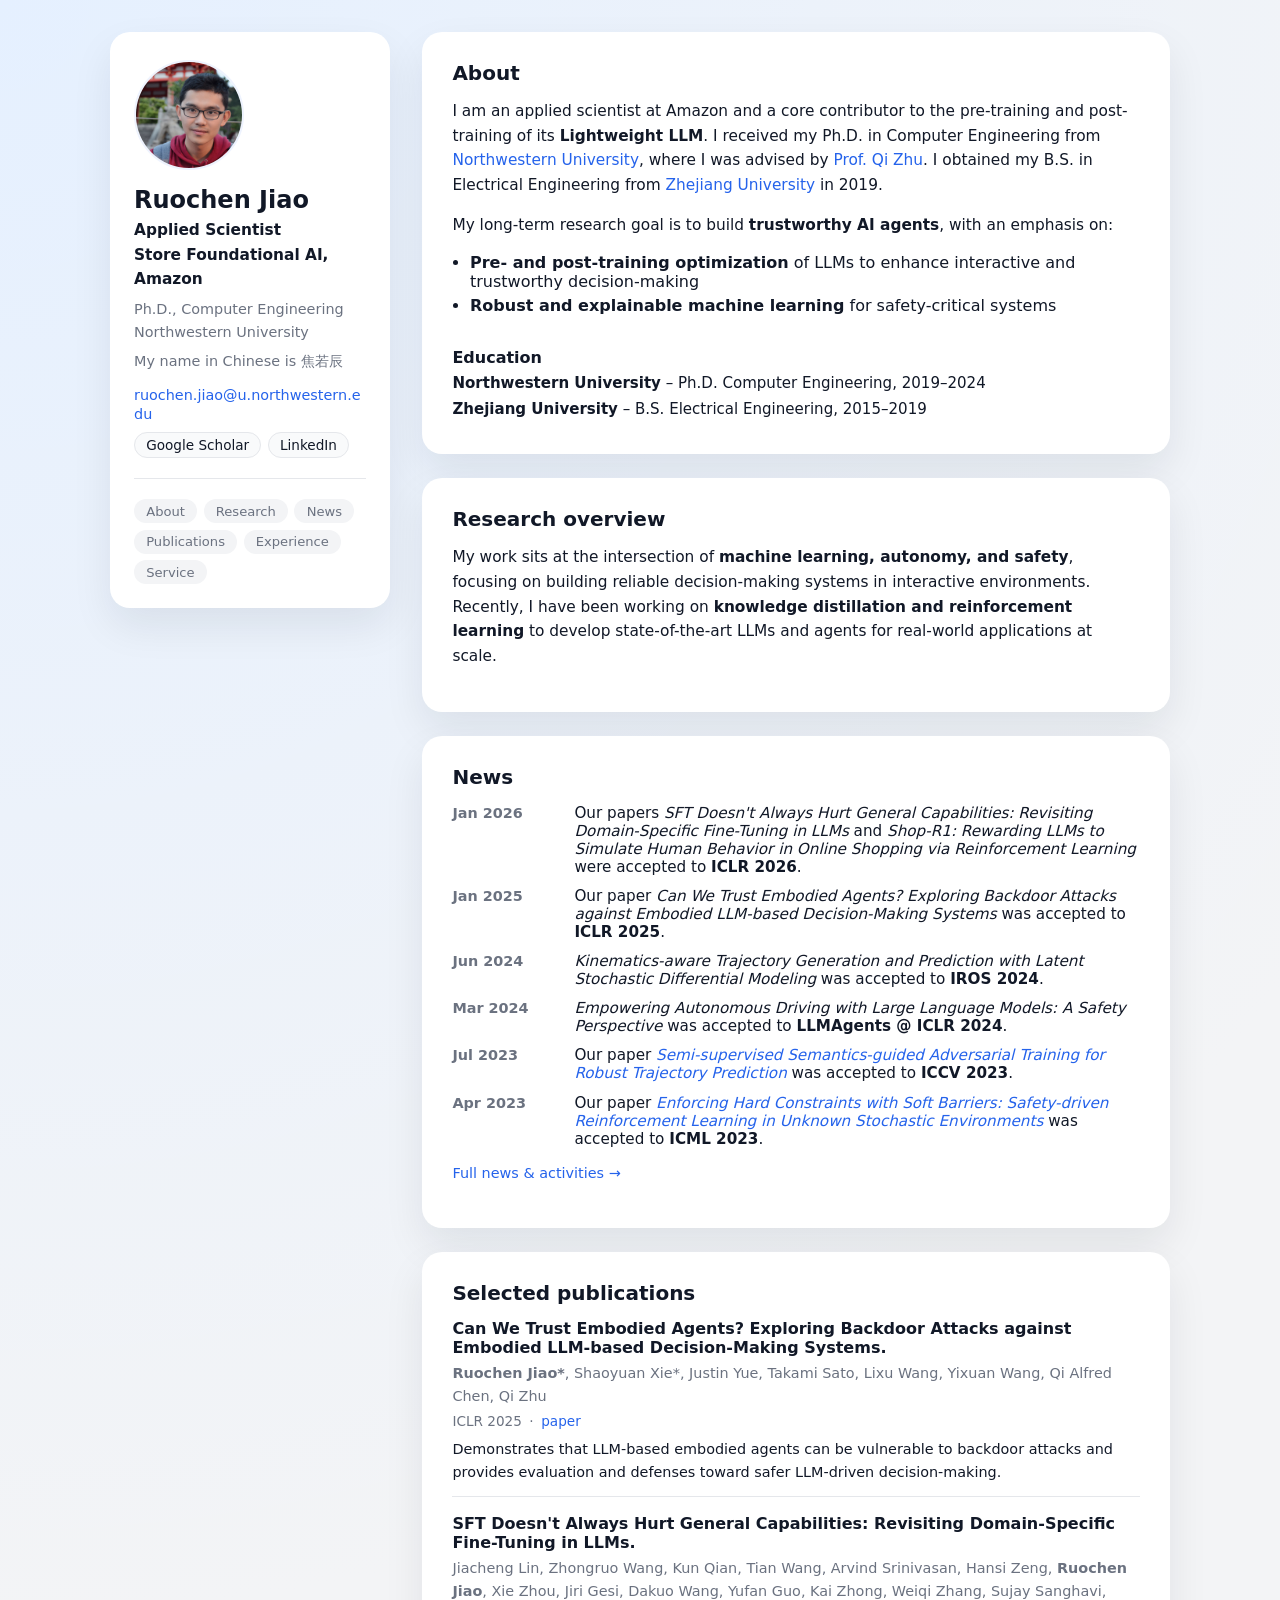
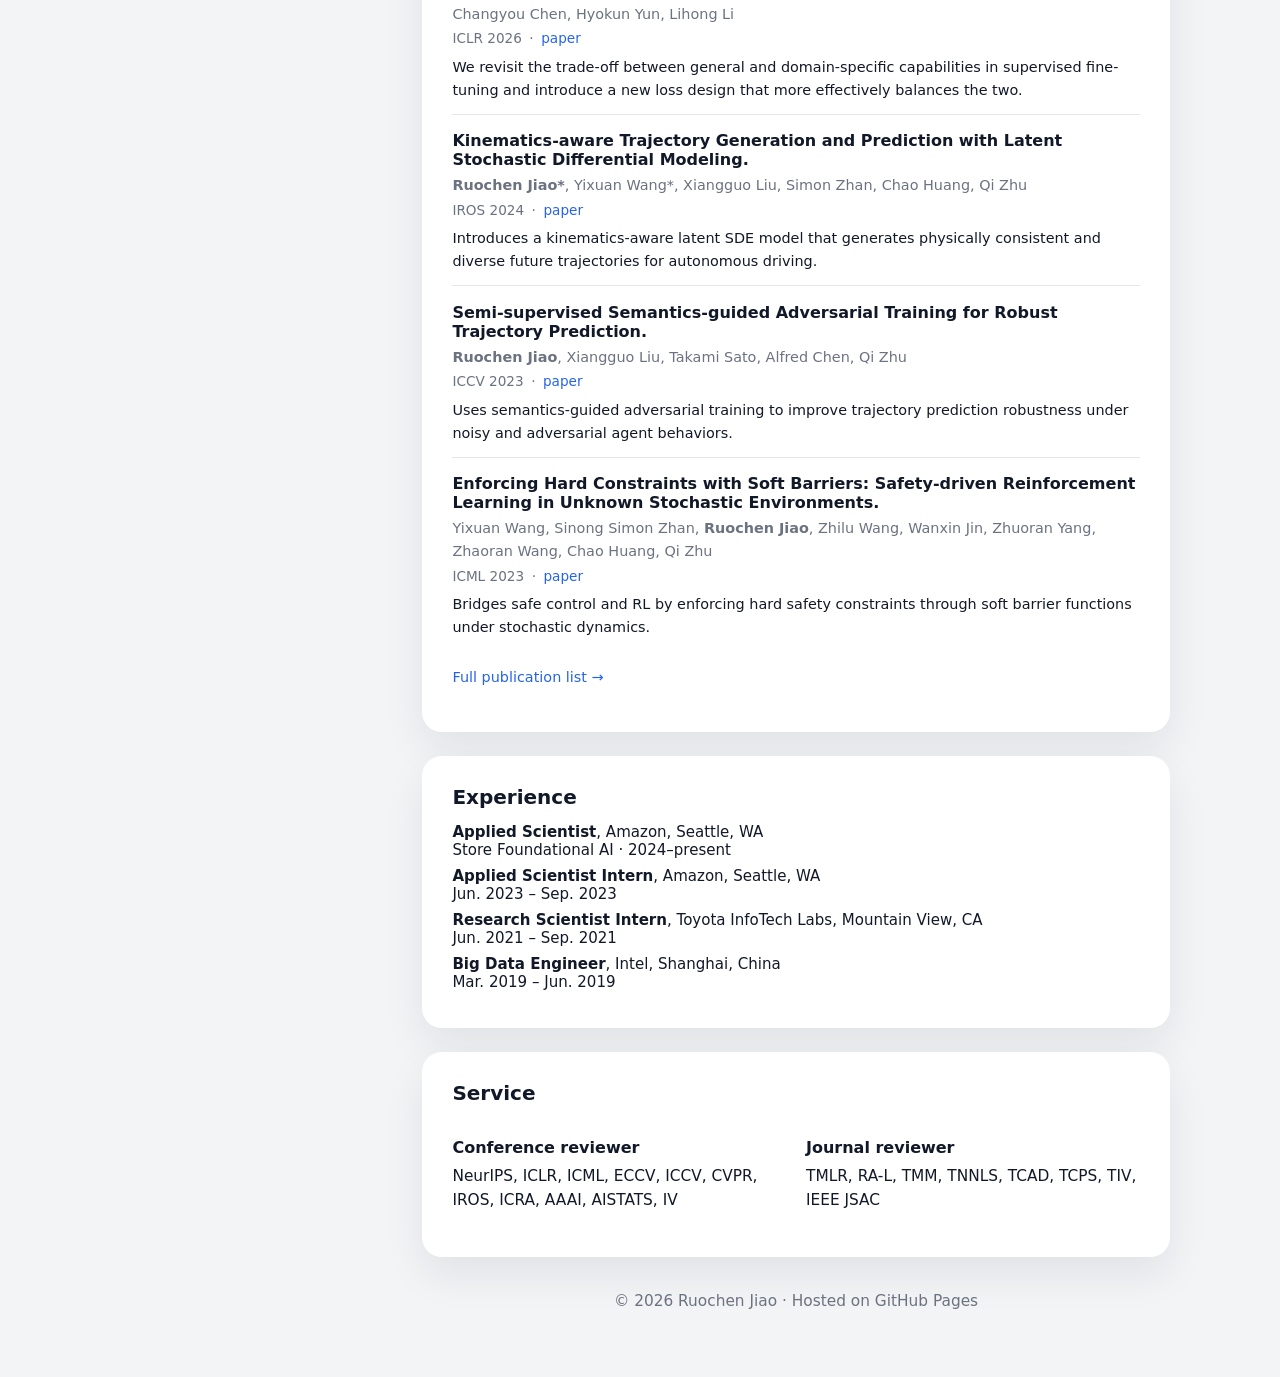
==== commit 80871330: "Update index.html" ====
--- a/index.html
+++ b/index.html
@@ -350,7 +350,7 @@
       <section id="about" class="card">
         <h2>About</h2>
         <p>
-          I am an applied scientist at Amazon working on <strong>foundational AI models</strong>.
+          I am an applied scientist at Amazon and a core contributor to the pre-training and post-training of its <strong>Lightweight LLM</strong>.
           I received my Ph.D. in Computer Engineering from
           <a href="https://www.northwestern.edu" target="_blank" rel="noopener">Northwestern University</a>,
           where I was advised by
